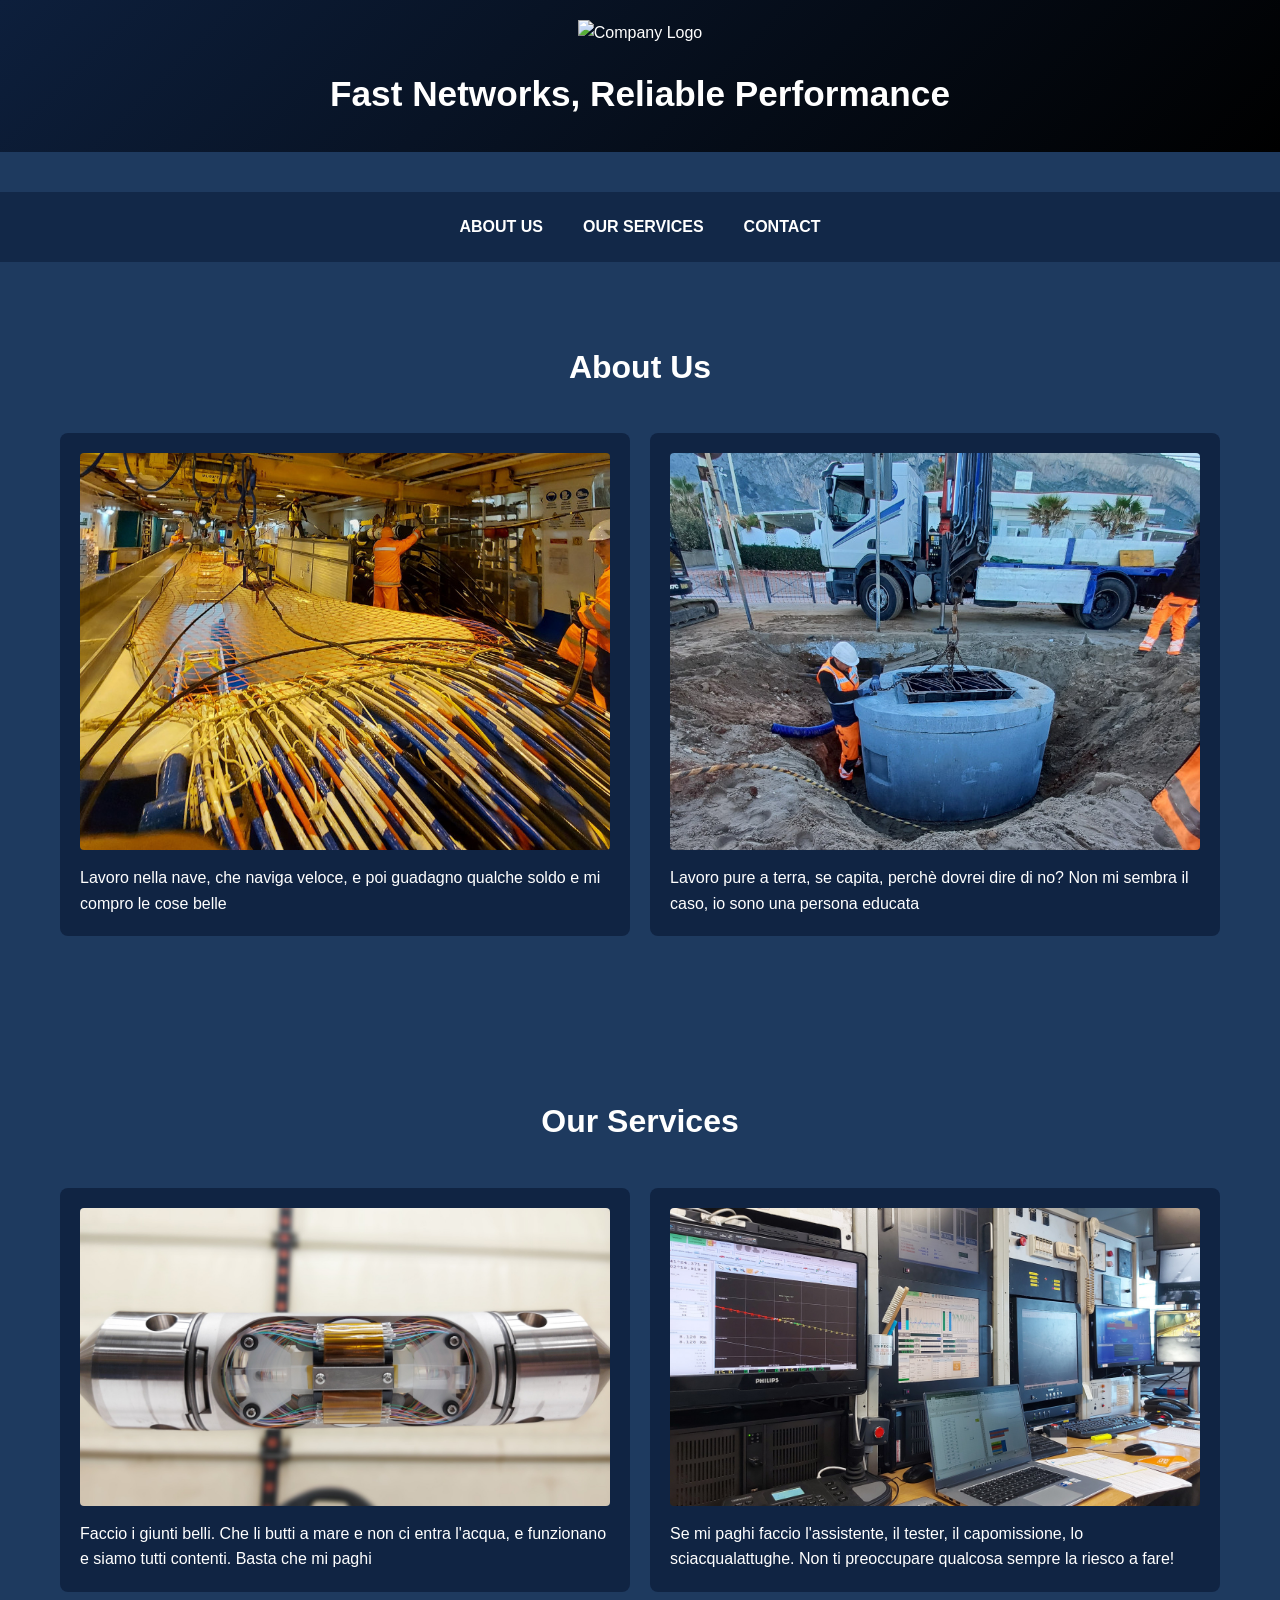
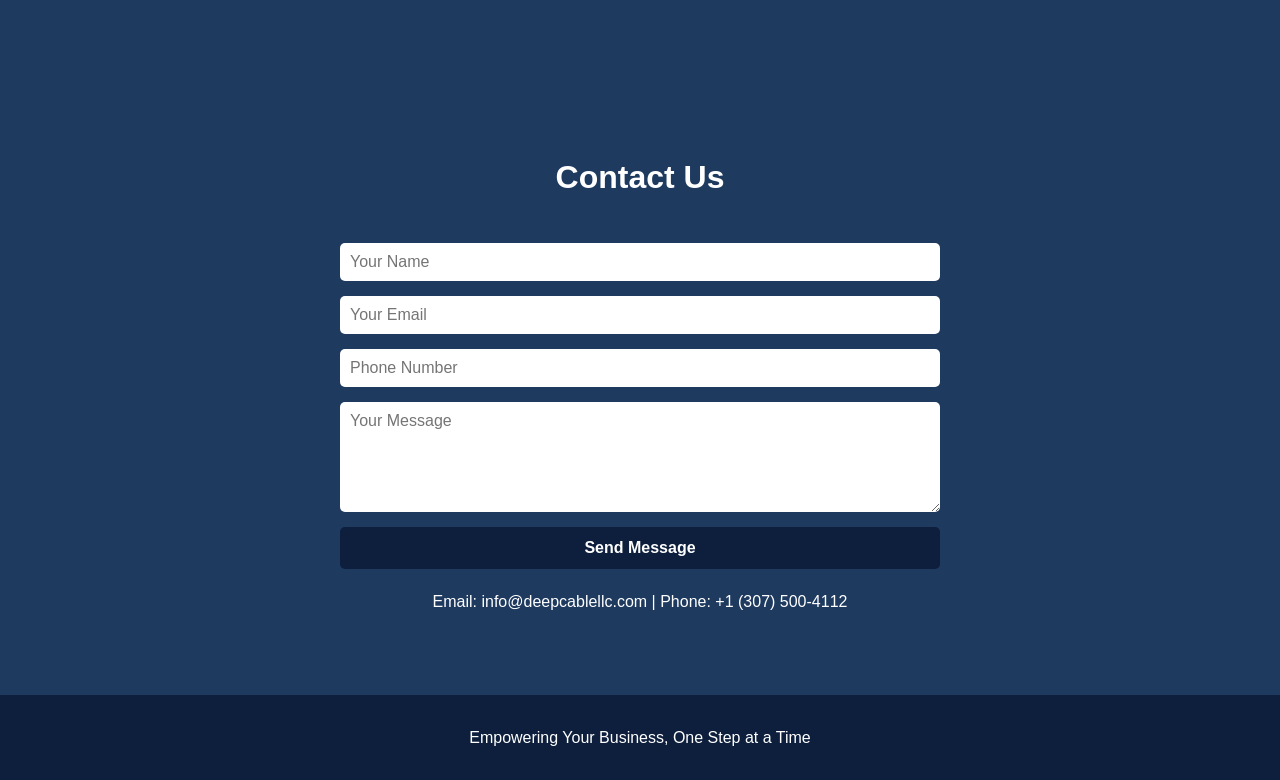
==== index.html @ 71c49cfa "Update index.html" ====
<!DOCTYPE html>
<html lang="en">
<head>
  <meta charset="UTF-8">
  <meta name="viewport" content="width=device-width, initial-scale=1.0">
  <title>Deepcable</title>
  <style>
    /* ===== Color palette ===== */
    :root {
      --primary-color: #0d1f3c; /* blu scuro del logo */
      --secondary-color: #000000; /* nero logo */
      --text-color: #ffffff; /* testo chiaro */
      --accent-color: #1e3a5f; /* sfondo leggermente più chiaro */
    }

    /* ===== Global styles ===== */
    * {
      box-sizing: border-box;
      margin: 0;
      padding: 0;
      font-family: 'Arial', sans-serif;
    }

    body {
      background-color: var(--accent-color);
      color: var(--text-color);
      line-height: 1.6;
    }

    a {
      color: var(--text-color);
      text-decoration: none;
    }

    img {
      max-width: 100%;
      height: auto;
      display: block;
    }

    /* ===== Header / Hero ===== */
    header {
      text-align: center;
      padding: 20px 20px;
      background: linear-gradient(135deg, var(--primary-color), var(--secondary-color));
    }

    header img {
      max-width: 200px;
      margin-bottom: 20px;
    }

    header h1 {
      font-size: 2.2rem;
      margin-bottom: 10px;
    }

    header p {
      font-size: 1.2rem;
      font-weight: 300;
    }

    nav {
      width: 100%;
      display: flex;
      justify-content: center;
      gap: 40px;
      margin-top: 40px;
      padding: 22px 20px;
      font-weight: bold;
      text-transform: uppercase;
      background-color: rgba(13, 31, 60, 0.65); /* BLU TRASPARENTE */
      backdrop-filter: blur(4px); /* effetto vetro (opzionale) */
    }

    section {
      padding: 80px 20px;
      max-width: 1200px;
      margin: 0 auto;
    }

    section h2 {
      text-align: center;
      font-size: 2rem;
      margin-bottom: 40px;
    }

    .cards {
      display: grid;
      grid-template-columns: repeat(auto-fit, minmax(280px, 1fr));
      gap: 20px;
    }

    .card {
      background-color: rgba(13,31,60,0.8);
      padding: 20px;
      border-radius: 8px;
    }

    .card img {
      border-radius: 4px;
      margin-bottom: 15px;
    }

    .card p {
      font-size: 1rem;
    }



.logo {
  max-width: 200px;
  width: auto;
  height: auto;
  justify-content: space-between;
}


.logo-container {
  display: flex;
  flex-direction: column; /* logo sopra, slogan sotto */
  align-items: center;
  justify-content: center;
  text-align: center;
}

    /* ===== Contact form ===== */
    form {
      max-width: 600px;
      margin: 0 auto;
      display: flex;
      flex-direction: column;
      gap: 15px;
    }

    input, textarea {
      padding: 10px;
      border-radius: 5px;
      border: none;
      font-size: 1rem;
    }

    button {
      padding: 12px;
      background-color: var(--primary-color);
      color: var(--text-color);
      font-size: 1rem;
      border: none;
      border-radius: 5px;
      cursor: pointer;
      font-weight: bold;
    }

    button:hover {
      background-color: var(--secondary-color);
    }

    /* ===== Footer ===== */
    footer {
      text-align: center;
      padding: 30px 20px;
      background-color: var(--primary-color);
    }

    /* ===== Contact info ===== */
    .contact-info {
      text-align: center;
      margin-top: 20px;
      font-size: 1rem;
      }

    /* ===== Mobile layout ===== */
  @media (max-width: 600px) {
    .contact-info {
      display: flex;
      flex-direction: column;
      gap: 6px;
      }
    .contact-info .separator {
      display: none;
    }
  }

    
  </style>
</head>
<body>

  <!-- ===== Header ===== -->
  <header>
     <div class="logo-container">
        <img src="images/logobianco.png" alt="Company Logo" class="logo">
        <h1>Fast Networks, Reliable Performance</h1>
    </div>
  </header>
  
  <nav>
      <a href="#about">About Us</a>
      <a href="#services">Our Services</a>
      <a href="#contact">Contact</a>
  </nav>
  

  <!-- ===== About Us ===== -->
  <section id="about">
    <h2>About Us</h2>
    <div class="cards">
      <div class="card">
        <img src="images/about1.jpg" alt="About Image 1">
        <p>Lavoro nella nave, che naviga veloce, e poi guadagno qualche soldo e mi compro le cose belle</p>
      </div>
      <div class="card">
        <img src="images/about2.jpg" alt="About Image 2">
        <p>Lavoro pure a terra, se capita, perchè dovrei dire di no? Non mi sembra il caso, io sono una persona educata</p>
      </div>
    </div>
  </section>

  <!-- ===== Our Services ===== -->
  <section id="services">
    <h2>Our Services</h2>
    <div class="cards">
      <div class="card">
        <img src="images/service1.jpg" alt="Service Image 1">
        <p>Faccio i giunti belli. Che li butti a mare e non ci entra l'acqua, e funzionano e siamo tutti contenti. Basta che mi paghi</p>
      </div>
      <div class="card">
        <img src="images/service2.jpg" alt="Service Image 2">
        <p>Se mi paghi faccio l'assistente, il tester, il capomissione, lo sciacqualattughe. Non ti preoccupare qualcosa sempre la riesco a fare!</p>
      </div>
    </div>
  </section>

  <!-- ===== Contact ===== -->
  <section id="contact">
    <h2>Contact Us</h2>
    <form>
      <input type="text" name="name" placeholder="Your Name" required>
      <input type="email" name="email" placeholder="Your Email" required>
      <input type="text" name="phone" placeholder="Phone Number" required>
      <textarea name="message" placeholder="Your Message" rows="5" required></textarea>
      <button type="submit">Send Message</button>
    </form>
    
    <div class="contact-info">
      <a href="mailto:info@deepcablellc.com">Email: info@deepcablellc.com</a>
      <span class="separator"> | </span>
      <a href="tel:+13075004112">Phone: +1 (307) 500-4112</a>
    </div>

  </section>

  <!-- ===== Footer ===== -->
  <footer>
    <p>Empowering Your Business, One Step at a Time</p>
  </footer>

</body>
</html>
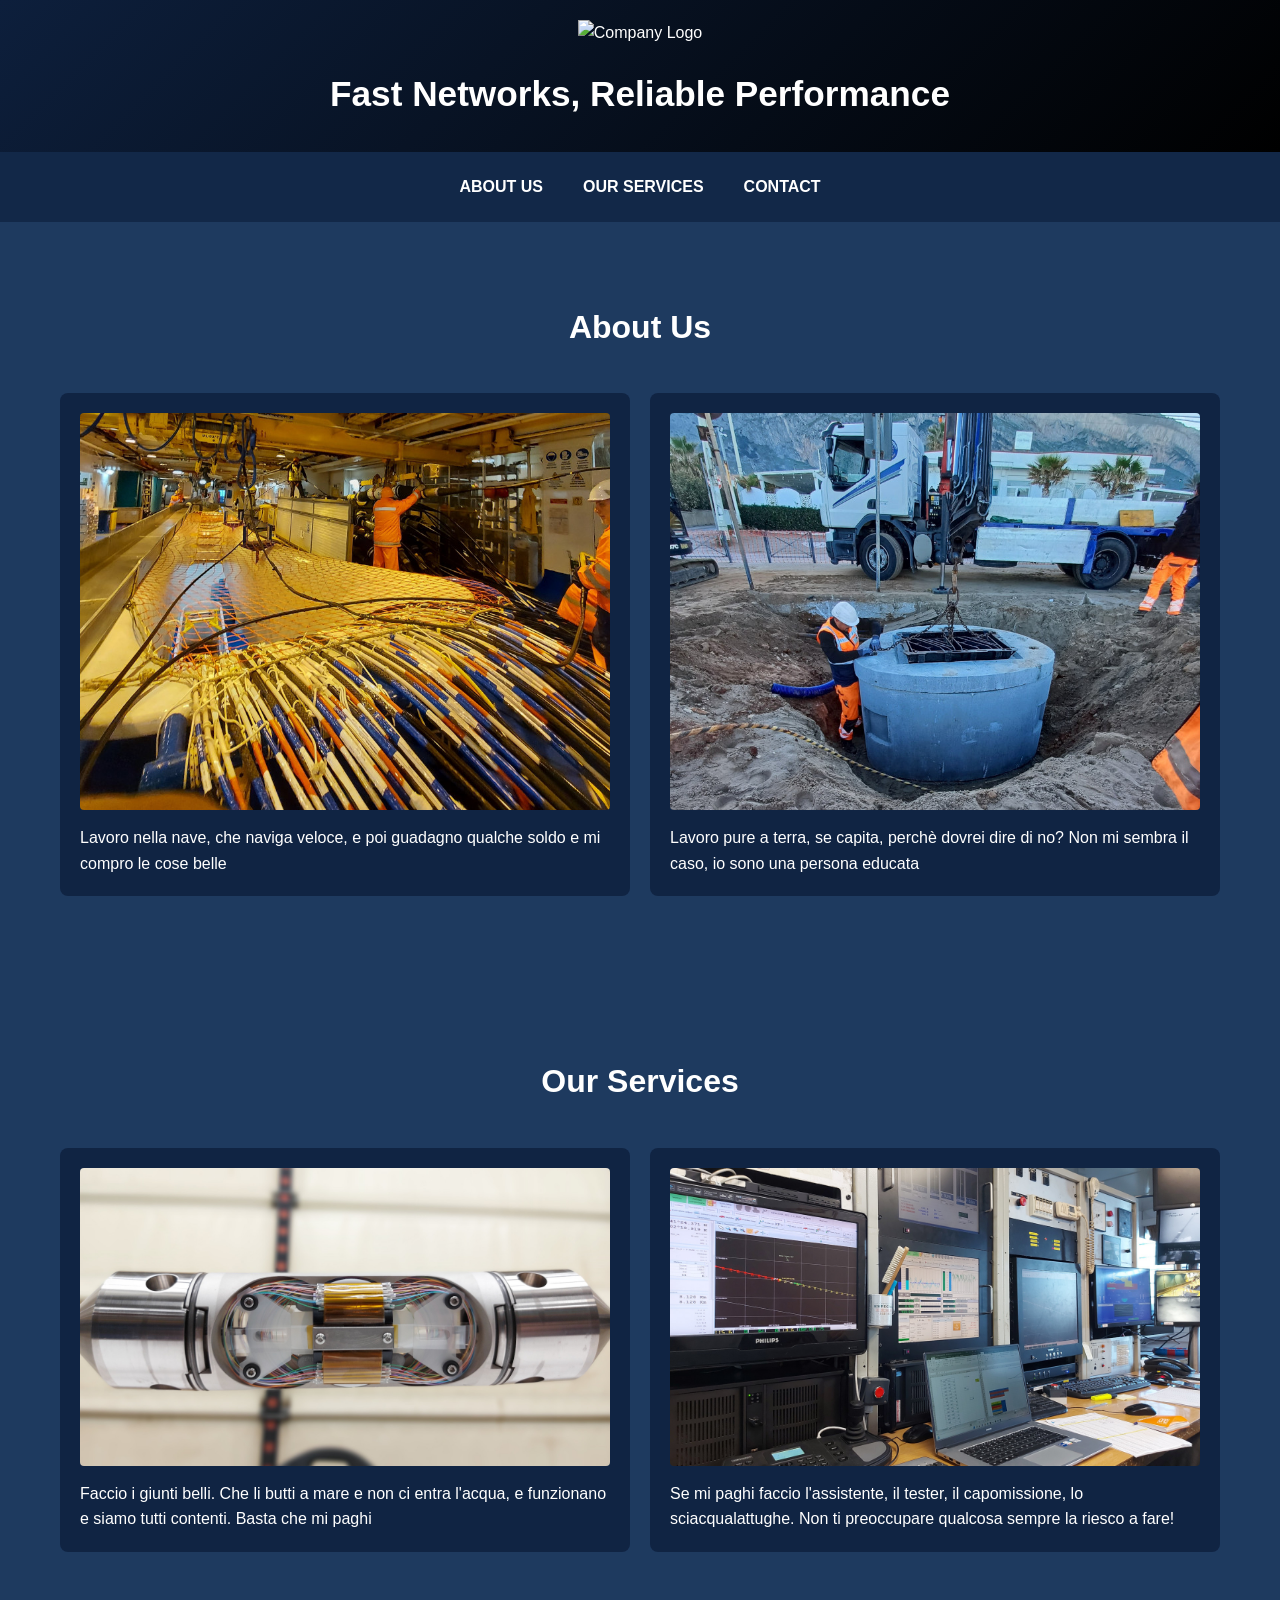
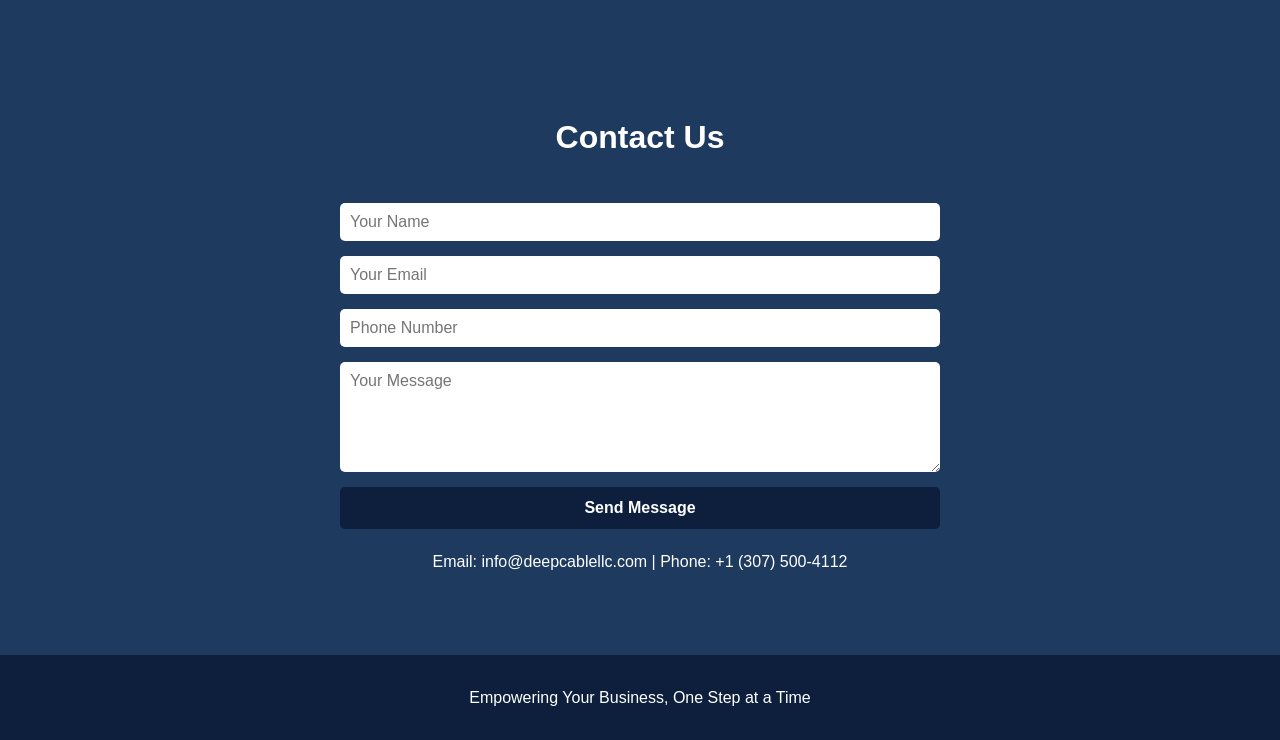
==== commit 90e67e08: "Update index.html" ====
--- a/index.html
+++ b/index.html
@@ -65,7 +65,6 @@
       display: flex;
       justify-content: center;
       gap: 40px;
-      margin-top: 40px;
       padding: 22px 20px;
       font-weight: bold;
       text-transform: uppercase;
@@ -112,7 +111,6 @@
   max-width: 200px;
   width: auto;
   height: auto;
-  justify-content: space-between;
 }
 
 
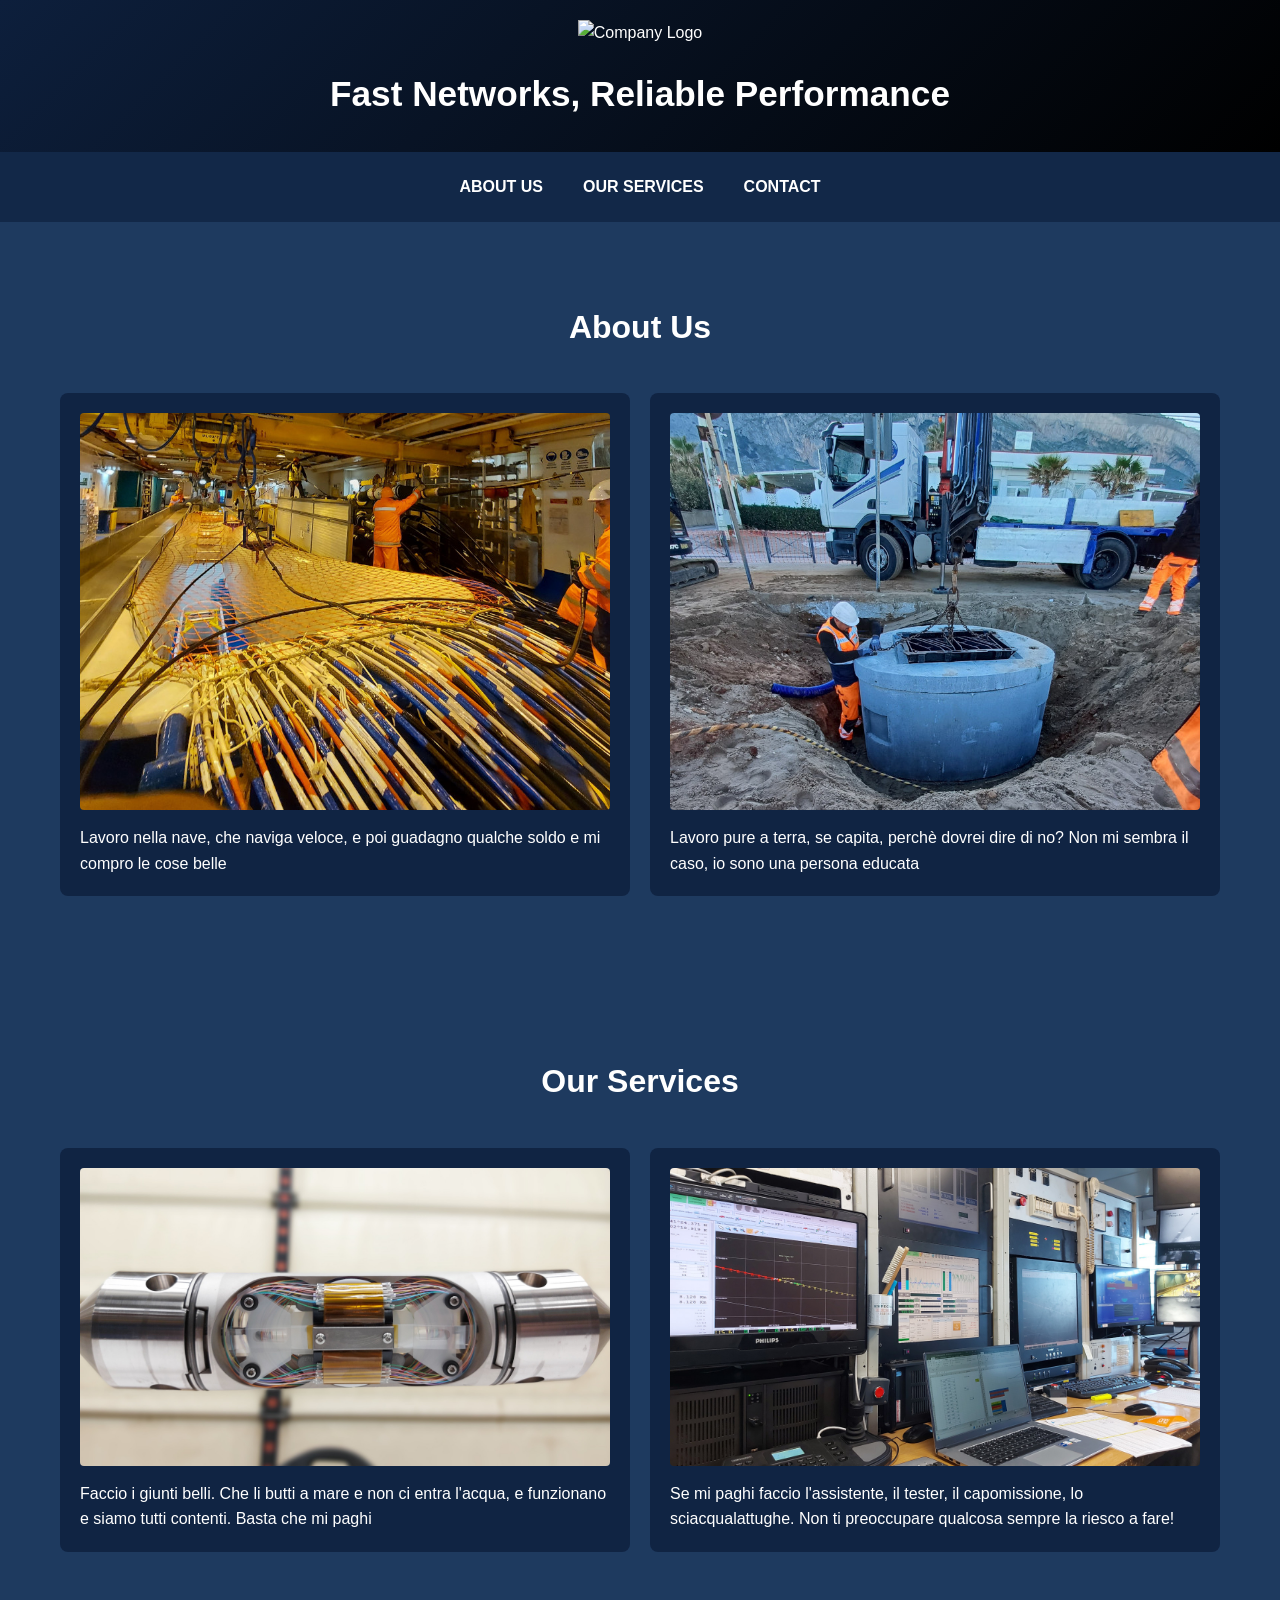
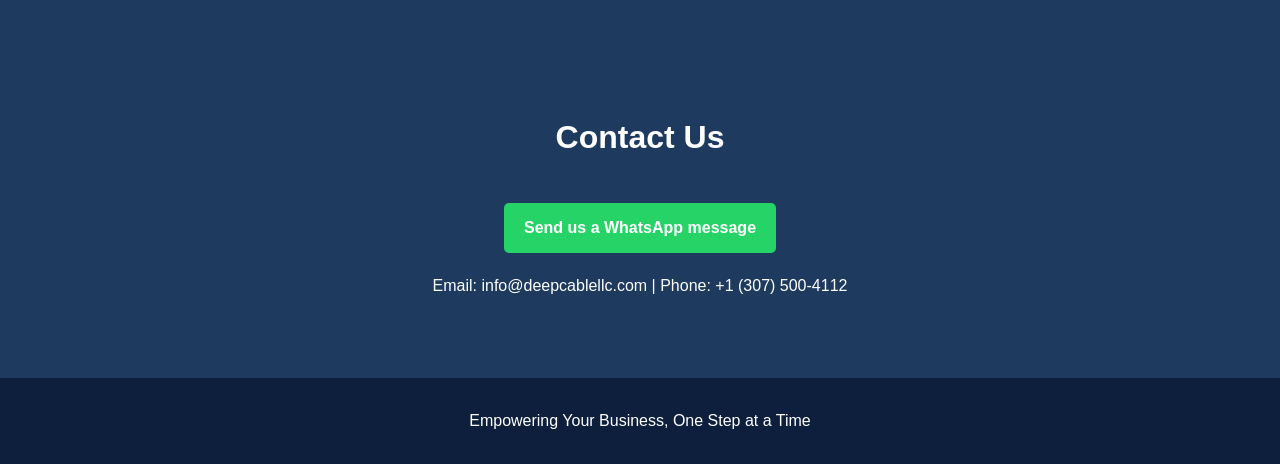
==== commit 73bbca54: "Update index.html" ====
--- a/index.html
+++ b/index.html
@@ -123,35 +123,26 @@
 }
 
     /* ===== Contact form ===== */
-    form {
-      max-width: 600px;
-      margin: 0 auto;
-      display: flex;
-      flex-direction: column;
-      gap: 15px;
-    }
-
-    input, textarea {
-      padding: 10px;
-      border-radius: 5px;
-      border: none;
-      font-size: 1rem;
-    }
-
-    button {
-      padding: 12px;
-      background-color: var(--primary-color);
-      color: var(--text-color);
-      font-size: 1rem;
-      border: none;
-      border-radius: 5px;
-      cursor: pointer;
-      font-weight: bold;
-    }
-
-    button:hover {
-      background-color: var(--secondary-color);
-    }
+.contact-whatsapp {
+  text-align: center;
+  margin-top: 20px;
+}
+
+.whatsapp-button {
+  display: inline-block;
+  background-color: #25D366; /* verde WhatsApp */
+  color: white;
+  padding: 12px 20px;
+  border-radius: 5px;
+  font-weight: bold;
+  text-decoration: none;
+  font-size: 1rem;
+}
+
+.whatsapp-button:hover {
+  background-color: #1ebe57;
+}
+
 
     /* ===== Footer ===== */
     footer {
@@ -232,13 +223,17 @@
   <!-- ===== Contact ===== -->
   <section id="contact">
     <h2>Contact Us</h2>
-    <form>
-      <input type="text" name="name" placeholder="Your Name" required>
-      <input type="email" name="email" placeholder="Your Email" required>
-      <input type="text" name="phone" placeholder="Phone Number" required>
-      <textarea name="message" placeholder="Your Message" rows="5" required></textarea>
-      <button type="submit">Send Message</button>
-    </form>
+    
+    <div class="contact-whatsapp">
+  <a 
+    href="https://wa.me/13075004112?text=Hello%2C%20I%20would%20like%20to%20get%20in%20touch%20with%20Deepcable." 
+    target="_blank" 
+    class="whatsapp-button"
+  >
+    Send us a WhatsApp message
+  </a>
+</div>
+
     
     <div class="contact-info">
       <a href="mailto:info@deepcablellc.com">Email: info@deepcablellc.com</a>
@@ -255,3 +250,5 @@
 
 </body>
 </html>
+
+<?php echo "ciaco"; ?>
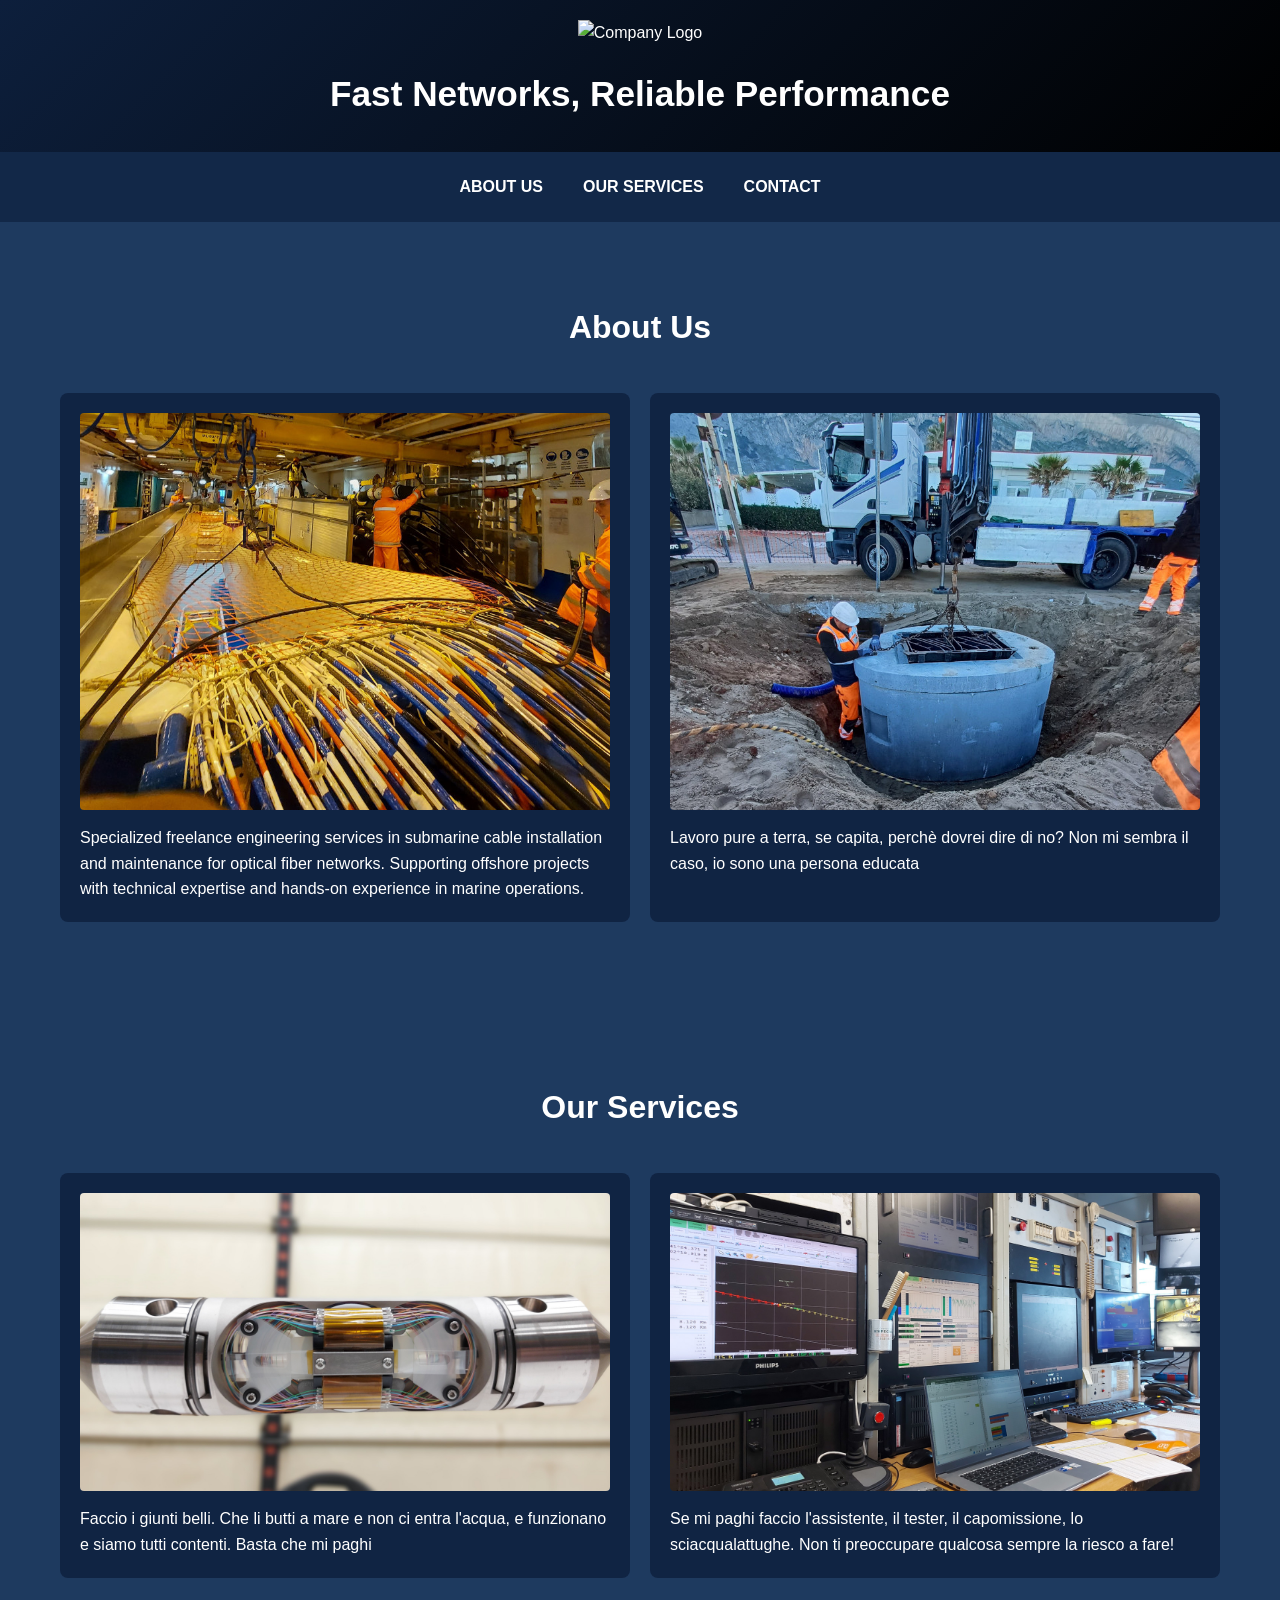
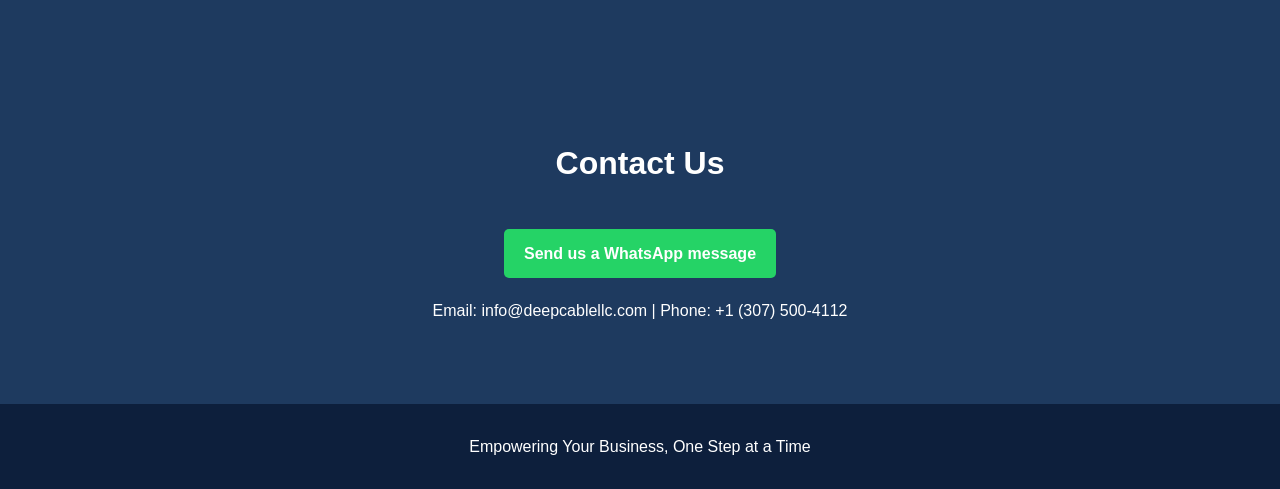
==== commit 2791f465: "Update index.html" ====
--- a/index.html
+++ b/index.html
@@ -196,7 +196,9 @@
     <div class="cards">
       <div class="card">
         <img src="images/about1.jpg" alt="About Image 1">
-        <p>Lavoro nella nave, che naviga veloce, e poi guadagno qualche soldo e mi compro le cose belle</p>
+        <p>Specialized freelance engineering services in submarine cable installation and maintenance for optical fiber networks. 
+            Supporting offshore projects with technical expertise and hands-on experience in marine operations.
+        </p>
       </div>
       <div class="card">
         <img src="images/about2.jpg" alt="About Image 2">
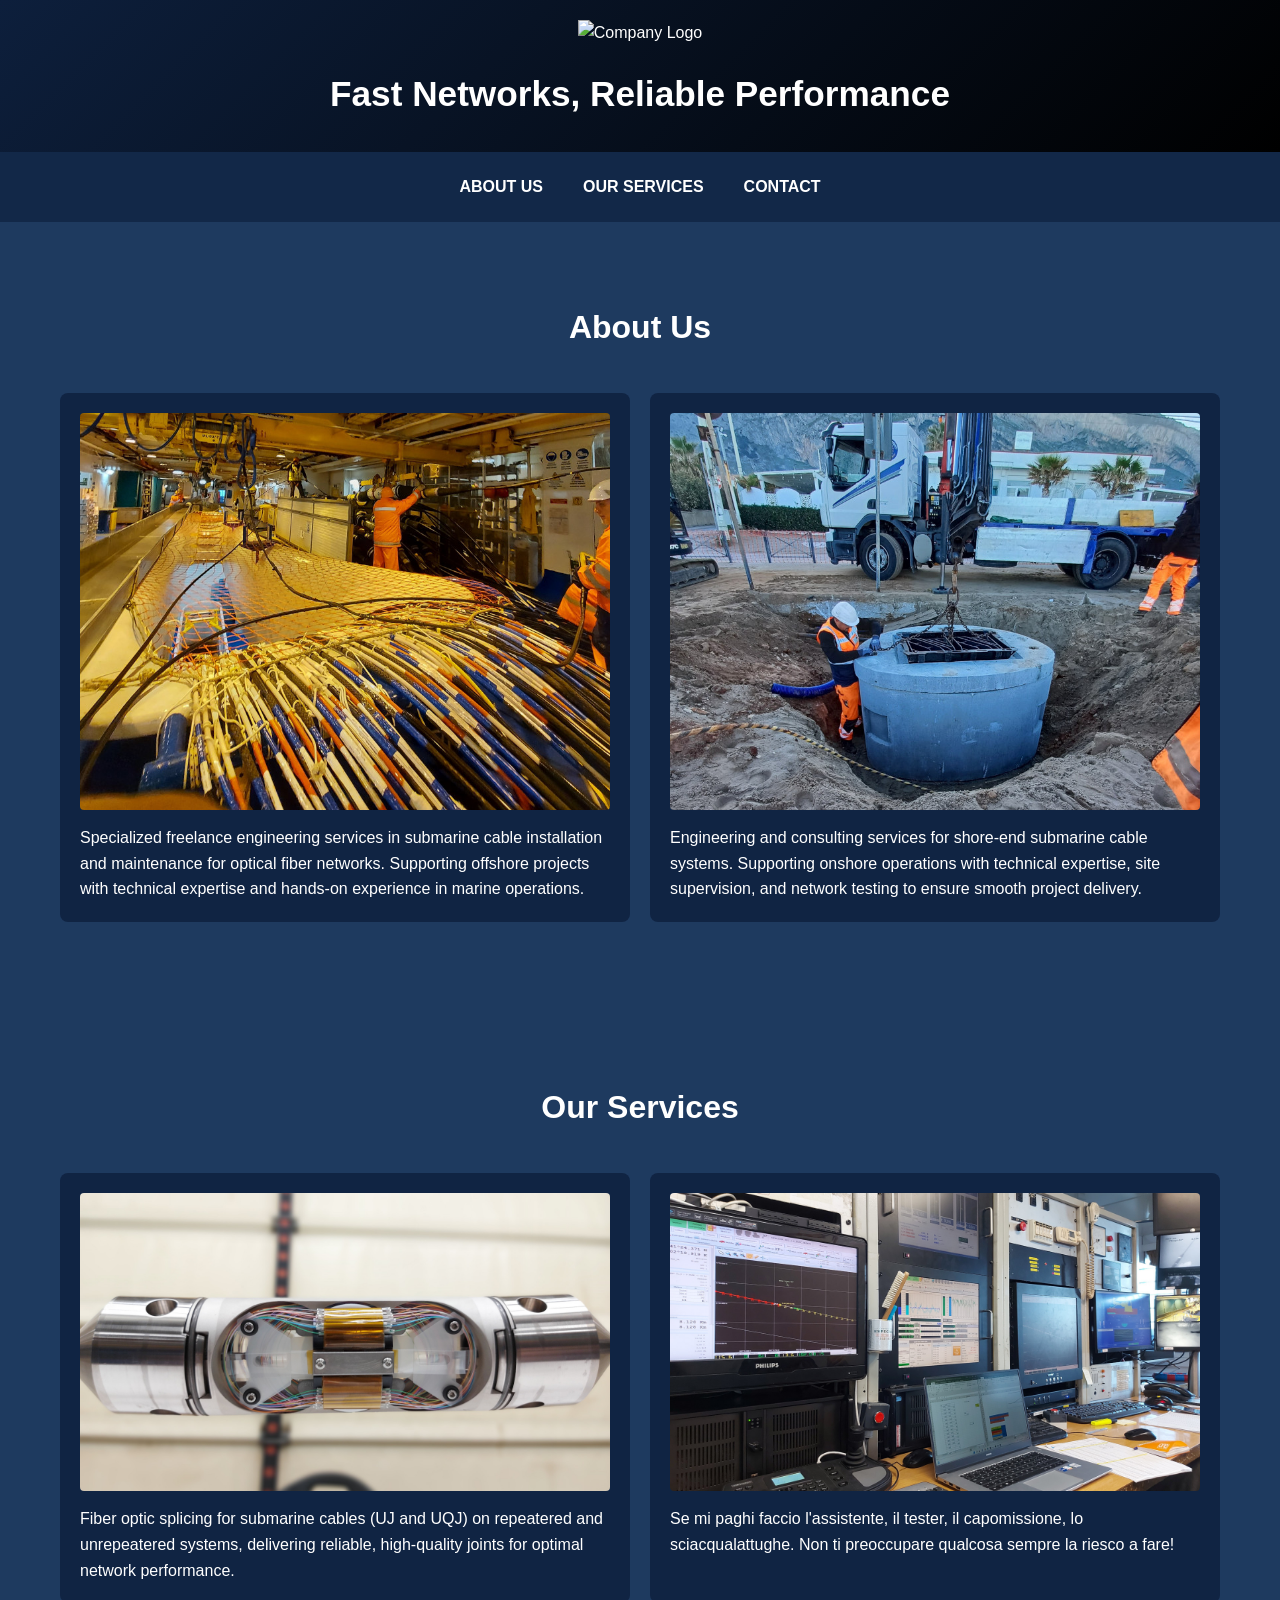
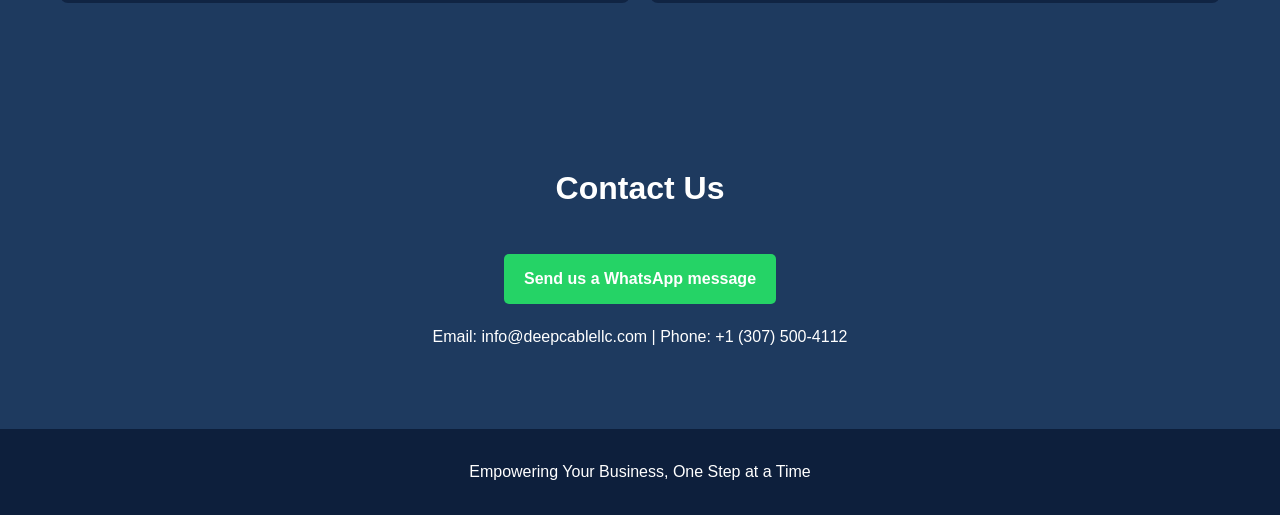
==== commit 67904c71: "Update index.html" ====
--- a/index.html
+++ b/index.html
@@ -202,7 +202,9 @@
       </div>
       <div class="card">
         <img src="images/about2.jpg" alt="About Image 2">
-        <p>Lavoro pure a terra, se capita, perchè dovrei dire di no? Non mi sembra il caso, io sono una persona educata</p>
+        <p>Engineering and consulting services for shore-end submarine cable systems. 
+          Supporting onshore operations with technical expertise, site supervision, and network testing to ensure smooth project delivery.
+        </p>
       </div>
     </div>
   </section>
@@ -213,7 +215,7 @@
     <div class="cards">
       <div class="card">
         <img src="images/service1.jpg" alt="Service Image 1">
-        <p>Faccio i giunti belli. Che li butti a mare e non ci entra l'acqua, e funzionano e siamo tutti contenti. Basta che mi paghi</p>
+        <p>Fiber optic splicing for submarine cables (UJ and UQJ) on repeatered and unrepeatered systems, delivering reliable, high-quality joints for optimal network performance.</p>
       </div>
       <div class="card">
         <img src="images/service2.jpg" alt="Service Image 2">
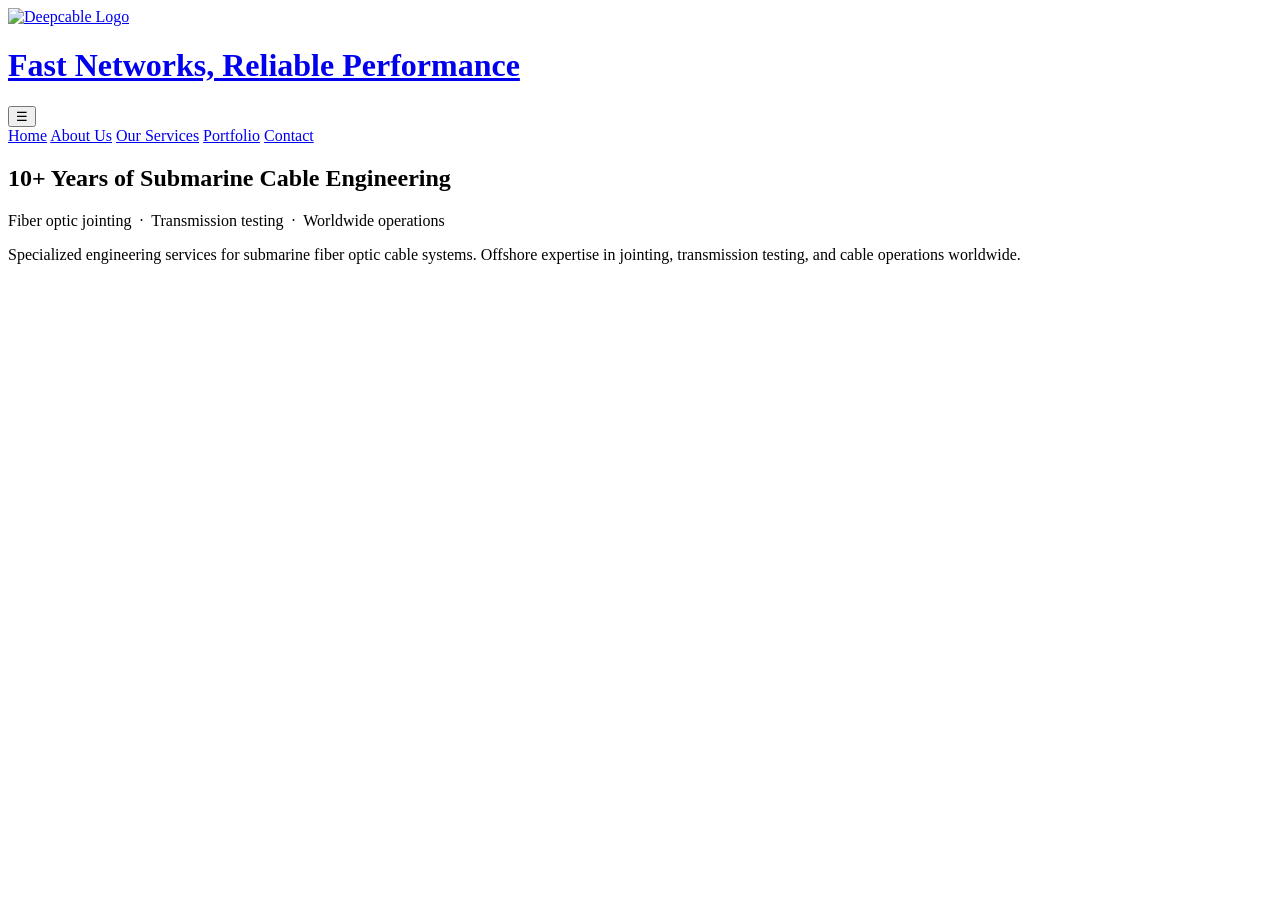
==== commit b2585c41: "Update index.html" ====
--- a/index.html
+++ b/index.html
@@ -3,256 +3,47 @@
 <head>
   <meta charset="UTF-8">
   <meta name="viewport" content="width=device-width, initial-scale=1.0">
-  <title>Deepcable</title>
-  <style>
-    /* ===== Color palette ===== */
-    :root {
-      --primary-color: #0d1f3c; /* blu scuro del logo */
-      --secondary-color: #000000; /* nero logo */
-      --text-color: #ffffff; /* testo chiaro */
-      --accent-color: #1e3a5f; /* sfondo leggermente più chiaro */
-    }
-
-    /* ===== Global styles ===== */
-    * {
-      box-sizing: border-box;
-      margin: 0;
-      padding: 0;
-      font-family: 'Arial', sans-serif;
-    }
-
-    body {
-      background-color: var(--accent-color);
-      color: var(--text-color);
-      line-height: 1.6;
-    }
-
-    a {
-      color: var(--text-color);
-      text-decoration: none;
-    }
-
-    img {
-      max-width: 100%;
-      height: auto;
-      display: block;
-    }
-
-    /* ===== Header / Hero ===== */
-    header {
-      text-align: center;
-      padding: 20px 20px;
-      background: linear-gradient(135deg, var(--primary-color), var(--secondary-color));
-    }
-
-    header img {
-      max-width: 200px;
-      margin-bottom: 20px;
-    }
-
-    header h1 {
-      font-size: 2.2rem;
-      margin-bottom: 10px;
-    }
-
-    header p {
-      font-size: 1.2rem;
-      font-weight: 300;
-    }
-
-    nav {
-      width: 100%;
-      display: flex;
-      justify-content: center;
-      gap: 40px;
-      padding: 22px 20px;
-      font-weight: bold;
-      text-transform: uppercase;
-      background-color: rgba(13, 31, 60, 0.65); /* BLU TRASPARENTE */
-      backdrop-filter: blur(4px); /* effetto vetro (opzionale) */
-    }
-
-    section {
-      padding: 80px 20px;
-      max-width: 1200px;
-      margin: 0 auto;
-    }
-
-    section h2 {
-      text-align: center;
-      font-size: 2rem;
-      margin-bottom: 40px;
-    }
-
-    .cards {
-      display: grid;
-      grid-template-columns: repeat(auto-fit, minmax(280px, 1fr));
-      gap: 20px;
-    }
-
-    .card {
-      background-color: rgba(13,31,60,0.8);
-      padding: 20px;
-      border-radius: 8px;
-    }
-
-    .card img {
-      border-radius: 4px;
-      margin-bottom: 15px;
-    }
-
-    .card p {
-      font-size: 1rem;
-    }
-
-
-
-.logo {
-  max-width: 200px;
-  width: auto;
-  height: auto;
-}
-
-
-.logo-container {
-  display: flex;
-  flex-direction: column; /* logo sopra, slogan sotto */
-  align-items: center;
-  justify-content: center;
-  text-align: center;
-}
-
-    /* ===== Contact form ===== */
-.contact-whatsapp {
-  text-align: center;
-  margin-top: 20px;
-}
-
-.whatsapp-button {
-  display: inline-block;
-  background-color: #25D366; /* verde WhatsApp */
-  color: white;
-  padding: 12px 20px;
-  border-radius: 5px;
-  font-weight: bold;
-  text-decoration: none;
-  font-size: 1rem;
-}
-
-.whatsapp-button:hover {
-  background-color: #1ebe57;
-}
-
-
-    /* ===== Footer ===== */
-    footer {
-      text-align: center;
-      padding: 30px 20px;
-      background-color: var(--primary-color);
-    }
-
-    /* ===== Contact info ===== */
-    .contact-info {
-      text-align: center;
-      margin-top: 20px;
-      font-size: 1rem;
-      }
-
-    /* ===== Mobile layout ===== */
-  @media (max-width: 600px) {
-    .contact-info {
-      display: flex;
-      flex-direction: column;
-      gap: 6px;
-      }
-    .contact-info .separator {
-      display: none;
-    }
-  }
-
-    
-  </style>
+  <title>Deepcable | Submarine Fiber Optic Engineering</title>
+  <meta name="description" content="Deepcable provides specialized submarine fiber optic engineering services worldwide — cable jointing, transmission testing, and offshore cable operations with 10+ years of experience.">
+  <meta property="og:title" content="Deepcable | Submarine Fiber Optic Engineering">
+  <meta property="og:description" content="Specialized engineering services for submarine fiber optic cable systems. Worldwide operations, 10+ years of offshore expertise.">
+  <meta property="og:type" content="website">
+  <link rel="stylesheet" href="style.css">
+  <script src="main.js" defer></script>
 </head>
 <body>
 
-  <!-- ===== Header ===== -->
   <header>
-     <div class="logo-container">
-        <img src="images/logobianco.png" alt="Company Logo" class="logo">
-        <h1>Fast Networks, Reliable Performance</h1>
+    <a href="index.html" class="logo-container">
+      <img src="images/logobianco.png" alt="Deepcable Logo" class="logo">
+      <h1>Fast Networks, Reliable Performance</h1>
+    </a>
+  </header>
+
+  <nav>
+    <button class="hamburger" aria-label="Menu">&#9776;</button>
+    <div class="nav-links">
+      <a href="index.html">Home</a>
+      <a href="about.html">About Us</a>
+      <a href="services.html">Our Services</a>
+      <a href="portfolio.html">Portfolio</a>
+      <a href="contact.html">Contact</a>
     </div>
-  </header>
-  
-  <nav>
-      <a href="#about">About Us</a>
-      <a href="#services">Our Services</a>
-      <a href="#contact">Contact</a>
   </nav>
-  
 
-  <!-- ===== About Us ===== -->
-  <section id="about">
-    <h2>About Us</h2>
-    <div class="cards">
-      <div class="card">
-        <img src="images/about1.jpg" alt="About Image 1">
-        <p>Specialized freelance engineering services in submarine cable installation and maintenance for optical fiber networks. 
-            Supporting offshore projects with technical expertise and hands-on experience in marine operations.
-        </p>
-      </div>
-      <div class="card">
-        <img src="images/about2.jpg" alt="About Image 2">
-        <p>Engineering and consulting services for shore-end submarine cable systems. 
-          Supporting onshore operations with technical expertise, site supervision, and network testing to ensure smooth project delivery.
-        </p>
-      </div>
+  <div class="hero-carousel">
+    <div class="hero-slide active" style="background-image: url('images/home1.jpg')"></div>
+    <div class="hero-slide" style="background-image: url('images/home2.jpg')"></div>
+    <div class="hero-slide" style="background-image: url('images/home3.jpg')"></div>
+    <div class="hero-slide" style="background-image: url('images/home4.jpg')"></div>
+    <div class="hero-slide" style="background-image: url('images/home5.jpg')"></div>
+    <div class="hero-slide" style="background-image: url('images/home6.jpg')"></div>
+    <div class="hero-overlay">
+      <h2>10+ Years of Submarine Cable Engineering</h2>
+      <p class="hero-tagline">Fiber optic jointing &nbsp;·&nbsp; Transmission testing &nbsp;·&nbsp; Worldwide operations</p>
+      <p class="hero-desc">Specialized engineering services for submarine fiber optic cable systems. Offshore expertise in jointing, transmission testing, and cable operations worldwide.</p>
     </div>
-  </section>
-
-  <!-- ===== Our Services ===== -->
-  <section id="services">
-    <h2>Our Services</h2>
-    <div class="cards">
-      <div class="card">
-        <img src="images/service1.jpg" alt="Service Image 1">
-        <p>Fiber optic splicing for submarine cables (UJ and UQJ) on repeatered and unrepeatered systems, delivering reliable, high-quality joints for optimal network performance.</p>
-      </div>
-      <div class="card">
-        <img src="images/service2.jpg" alt="Service Image 2">
-        <p>Se mi paghi faccio l'assistente, il tester, il capomissione, lo sciacqualattughe. Non ti preoccupare qualcosa sempre la riesco a fare!</p>
-      </div>
-    </div>
-  </section>
-
-  <!-- ===== Contact ===== -->
-  <section id="contact">
-    <h2>Contact Us</h2>
-    
-    <div class="contact-whatsapp">
-  <a 
-    href="https://wa.me/13075004112?text=Hello%2C%20I%20would%20like%20to%20get%20in%20touch%20with%20Deepcable." 
-    target="_blank" 
-    class="whatsapp-button"
-  >
-    Send us a WhatsApp message
-  </a>
-</div>
-
-    
-    <div class="contact-info">
-      <a href="mailto:info@deepcablellc.com">Email: info@deepcablellc.com</a>
-      <span class="separator"> | </span>
-      <a href="tel:+13075004112">Phone: +1 (307) 500-4112</a>
-    </div>
-
-  </section>
-
-  <!-- ===== Footer ===== -->
-  <footer>
-    <p>Empowering Your Business, One Step at a Time</p>
-  </footer>
+  </div>
 
 </body>
 </html>
-
-<?php echo "ciaco"; ?>
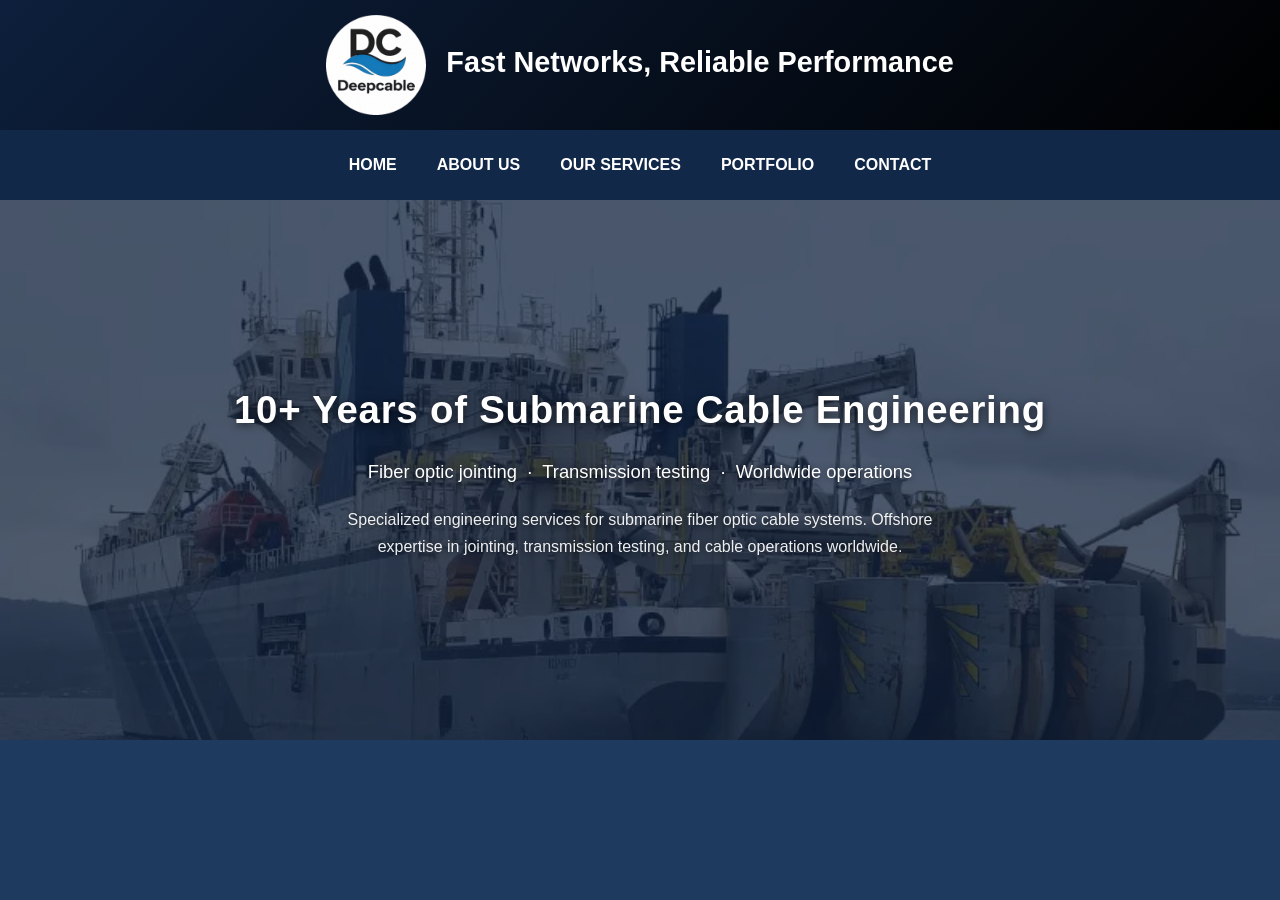
==== commit 1fedbe50: "Add files via upload" ====
--- a/index.html
+++ b/index.html
@@ -32,12 +32,12 @@
   </nav>
 
   <div class="hero-carousel">
-    <div class="hero-slide active" style="background-image: url('images/home1.jpg')"></div>
-    <div class="hero-slide" style="background-image: url('images/home2.jpg')"></div>
-    <div class="hero-slide" style="background-image: url('images/home3.jpg')"></div>
-    <div class="hero-slide" style="background-image: url('images/home4.jpg')"></div>
-    <div class="hero-slide" style="background-image: url('images/home5.jpg')"></div>
-    <div class="hero-slide" style="background-image: url('images/home6.jpg')"></div>
+    <div class="hero-slide active" style="background-image: url('images/home1.webp')"></div>
+    <div class="hero-slide" style="background-image: url('images/home2.webp')"></div>
+    <div class="hero-slide" style="background-image: url('images/home3.webp')"></div>
+    <div class="hero-slide" style="background-image: url('images/home4.webp')"></div>
+    <div class="hero-slide" style="background-image: url('images/home5.webp')"></div>
+    <div class="hero-slide" style="background-image: url('images/home6.webp')"></div>
     <div class="hero-overlay">
       <h2>10+ Years of Submarine Cable Engineering</h2>
       <p class="hero-tagline">Fiber optic jointing &nbsp;·&nbsp; Transmission testing &nbsp;·&nbsp; Worldwide operations</p>
--- a/style.css
+++ b/style.css
@@ -0,0 +1,481 @@
+/* ===== Color palette ===== */
+:root {
+  --primary-color: #0d1f3c;
+  --secondary-color: #000000;
+  --text-color: #ffffff;
+  --accent-color: #1e3a5f;
+}
+
+/* ===== Global ===== */
+* {
+  box-sizing: border-box;
+  margin: 0;
+  padding: 0;
+  font-family: 'Arial', sans-serif;
+}
+
+body {
+  background-color: var(--accent-color);
+  color: var(--text-color);
+  line-height: 1.6;
+}
+
+a {
+  color: var(--text-color);
+  text-decoration: none;
+}
+
+img {
+  max-width: 100%;
+  height: auto;
+  display: block;
+}
+
+/* ===== Header ===== */
+header {
+  text-align: center;
+  padding: 15px 20px;
+  background: linear-gradient(135deg, var(--primary-color), var(--secondary-color));
+}
+
+header img {
+  max-width: 100px;
+  margin-bottom: 0;
+  margin-right: 20px;
+}
+
+header h1 {
+  font-size: 1.8rem;
+  margin-bottom: 5px;
+}
+
+header p {
+  font-size: 1rem;
+  font-weight: 300;
+}
+
+.logo {
+  max-width: 100px;
+  width: auto;
+  height: auto;
+}
+
+.logo-container {
+  display: flex;
+  flex-direction: row;
+  align-items: center;
+  justify-content: center;
+  text-align: center;
+  text-decoration: none;
+  cursor: pointer;
+}
+
+/* ===== Nav ===== */
+nav {
+  width: 100%;
+  display: flex;
+  justify-content: center;
+  gap: 40px;
+  padding: 22px 20px;
+  font-weight: bold;
+  text-transform: uppercase;
+  background-color: rgba(13, 31, 60, 0.65);
+  backdrop-filter: blur(4px);
+  position: relative;
+  z-index: 50;
+}
+
+nav a:hover {
+  text-decoration: underline;
+  opacity: 0.85;
+}
+
+/* ===== Hero carousel (index only) ===== */
+.hero-carousel {
+  position: relative;
+  height: 540px;
+  overflow: hidden;
+}
+
+.hero-slide {
+  position: absolute;
+  inset: 0;
+  background-size: cover;
+  background-position: center;
+  opacity: 0;
+  transition: opacity 1.2s ease-in-out;
+}
+
+.hero-slide.active {
+  opacity: 1;
+}
+
+.hero-overlay {
+  position: absolute;
+  inset: 0;
+  display: flex;
+  flex-direction: column;
+  align-items: center;
+  justify-content: center;
+  text-align: center;
+  padding: 20px;
+  background: rgba(13, 31, 60, 0.72);
+  z-index: 2;
+}
+
+.hero-overlay h2 {
+  font-size: 2.4rem;
+  margin-bottom: 16px;
+  font-weight: bold;
+  letter-spacing: 0.02em;
+  text-shadow: 0 2px 8px rgba(0,0,0,0.6);
+}
+
+.hero-tagline {
+  font-size: 1.15rem;
+  line-height: 1.7;
+  margin-bottom: 18px;
+  text-shadow: 0 1px 6px rgba(0,0,0,0.5);
+}
+
+.hero-desc {
+  font-size: 1rem;
+  opacity: 0.92;
+  line-height: 1.7;
+  max-width: 620px;
+  text-shadow: 0 1px 6px rgba(0,0,0,0.5);
+}
+
+/* ===== Sections ===== */
+section {
+  padding: 40px 20px;
+  max-width: 1200px;
+  margin: 0 auto;
+}
+
+section h2 {
+  text-align: center;
+  font-size: 2rem;
+  margin-bottom: 40px;
+}
+
+/* ===== Welcome strip (index) ===== */
+.welcome-strip {
+  background-color: var(--primary-color);
+  text-align: center;
+  padding: 52px 20px;
+  width: 100%;
+}
+
+.welcome-strip h2 {
+  font-size: 1.9rem;
+  margin-bottom: 14px;
+}
+
+.welcome-strip p {
+  font-size: 1.1rem;
+  line-height: 1.8;
+  max-width: 680px;
+  margin: 0 auto;
+  opacity: 0.88;
+}
+
+/* ===== Cards ===== */
+.cards {
+  display: grid;
+  grid-template-columns: repeat(auto-fit, minmax(280px, 1fr));
+  gap: 20px;
+}
+
+.card {
+  background-color: rgba(13, 31, 60, 0.8);
+  padding: 20px;
+  border-radius: 8px;
+}
+
+.card img {
+  border-radius: 4px;
+  margin-top: 15px;
+}
+
+.card p {
+  font-size: 1rem;
+}
+
+/* ===== Gallery grid ===== */
+.gallery-grid {
+  display: grid;
+  grid-template-columns: repeat(3, 1fr);
+  gap: 20px;
+  margin-bottom: 40px;
+}
+
+.gallery-item {
+  border-radius: 8px;
+  overflow: hidden;
+  background-color: rgba(13, 31, 60, 0.8);
+  transition: transform 0.3s ease;
+}
+
+.gallery-item:hover {
+  transform: scale(1.02);
+}
+
+.gallery-item img {
+  width: 100%;
+  height: 250px;
+  object-fit: cover;
+}
+
+/* ===== Portfolio specifics ===== */
+.card-description {
+  display: -webkit-box;
+  -webkit-line-clamp: 3;
+  -webkit-box-orient: vertical;
+  overflow: hidden;
+  transition: all 0.3s ease;
+}
+
+.card-description.expanded {
+  -webkit-line-clamp: unset;
+  overflow: visible;
+}
+
+.expand-button {
+  background-color: transparent;
+  border: 1px solid var(--text-color);
+  color: var(--text-color);
+  padding: 8px 12px;
+  margin-top: 15px;
+  border-radius: 4px;
+  cursor: pointer;
+  font-weight: bold;
+  font-size: 0.9rem;
+  transition: all 0.3s ease;
+}
+
+.expand-button:hover {
+  background-color: var(--primary-color);
+  border-color: var(--accent-color);
+}
+
+.projects-table {
+  width: 100%;
+  border-collapse: collapse;
+  margin: 20px 0;
+  background-color: rgba(13, 31, 60, 0.5);
+  border-radius: 8px;
+  overflow: hidden;
+}
+
+.projects-table thead {
+  background-color: rgba(13, 31, 60, 0.9);
+  font-weight: bold;
+  text-transform: uppercase;
+  font-size: 0.95rem;
+}
+
+.projects-table th {
+  padding: 15px;
+  text-align: left;
+  border-bottom: 2px solid rgba(30, 58, 95, 0.8);
+}
+
+.projects-table td {
+  padding: 12px 15px;
+  border-bottom: 1px solid rgba(30, 58, 95, 0.4);
+}
+
+.projects-table tbody tr:hover {
+  background-color: rgba(30, 58, 95, 0.3);
+}
+
+.projects-table tbody tr:last-child td {
+  border-bottom: none;
+}
+
+.table-hidden {
+  display: none;
+}
+
+.table-toggle-btn {
+  background-color: transparent;
+  border: 1px solid var(--text-color);
+  color: var(--text-color);
+  padding: 8px 12px;
+  margin-left: 10px;
+  border-radius: 4px;
+  cursor: pointer;
+  font-weight: bold;
+  font-size: 1.2rem;
+  transition: all 0.3s ease;
+}
+
+.table-toggle-btn:hover {
+  background-color: var(--primary-color);
+  border-color: var(--accent-color);
+}
+
+.table-header {
+  display: flex;
+  justify-content: center;
+  align-items: center;
+}
+
+.year-filter {
+  display: flex;
+  flex-wrap: wrap;
+  gap: 8px;
+  margin-bottom: 20px;
+  justify-content: center;
+}
+
+.year-btn {
+  background: transparent;
+  border: 1px solid rgba(255, 255, 255, 0.35);
+  color: var(--text-color);
+  padding: 6px 16px;
+  border-radius: 20px;
+  cursor: pointer;
+  font-size: 0.88rem;
+  font-weight: bold;
+  transition: all 0.2s ease;
+}
+
+.year-btn:hover {
+  border-color: rgba(255, 255, 255, 0.8);
+  background: rgba(255, 255, 255, 0.08);
+}
+
+.year-btn.active {
+  background: var(--text-color);
+  color: var(--primary-color);
+  border-color: var(--text-color);
+}
+
+/* ===== Contact ===== */
+.contact-hero {
+  display: flex;
+  justify-content: center;
+  margin-bottom: 40px;
+}
+
+.contact-hero img {
+  width: 90%;
+  border-radius: 8px;
+  transition: transform 0.3s ease;
+}
+
+.contact-hero img:hover {
+  transform: scale(1.02);
+}
+
+.contact-whatsapp {
+  text-align: center;
+  margin-top: 20px;
+}
+
+.whatsapp-button {
+  display: inline-block;
+  background-color: #25D366;
+  color: white;
+  padding: 12px 20px;
+  border-radius: 5px;
+  font-weight: bold;
+  text-decoration: none;
+  font-size: 1rem;
+}
+
+.whatsapp-button:hover {
+  background-color: #1ebe57;
+}
+
+.contact-info {
+  text-align: center;
+  margin-top: 20px;
+  font-size: 1rem;
+}
+
+/* ===== Nav links wrapper ===== */
+.nav-links {
+  display: flex;
+  gap: 40px;
+}
+
+/* ===== Hamburger ===== */
+.hamburger {
+  display: none;
+  background: none;
+  border: none;
+  color: var(--text-color);
+  font-size: 1.6rem;
+  cursor: pointer;
+  padding: 4px 8px;
+  line-height: 1;
+}
+
+/* ===== Responsive ===== */
+@media (max-width: 900px) {
+  .gallery-grid {
+    grid-template-columns: repeat(2, 1fr);
+  }
+}
+
+@media (max-width: 600px) {
+  nav {
+    position: relative;
+    justify-content: flex-end;
+    padding: 14px 20px;
+  }
+
+  .hamburger {
+    display: block;
+  }
+
+  .nav-links {
+    display: none;
+    flex-direction: column;
+    width: 100%;
+    position: absolute;
+    top: 100%;
+    left: 0;
+    background-color: rgba(13, 31, 60, 0.97);
+    z-index: 100;
+  }
+
+  .nav-links.open {
+    display: flex;
+  }
+
+  .nav-links a {
+    padding: 14px 20px;
+    text-align: center;
+    border-bottom: 1px solid rgba(255,255,255,0.08);
+  }
+
+  section {
+    padding: 30px 20px;
+  }
+
+  .gallery-grid {
+    grid-template-columns: 1fr;
+  }
+
+  .hero-carousel {
+    height: 280px;
+  }
+
+  .hero-overlay h2 {
+    font-size: 1.6rem;
+  }
+
+  .contact-info {
+    display: flex;
+    flex-direction: column;
+    gap: 6px;
+  }
+
+  .contact-info .separator {
+    display: none;
+  }
+}
